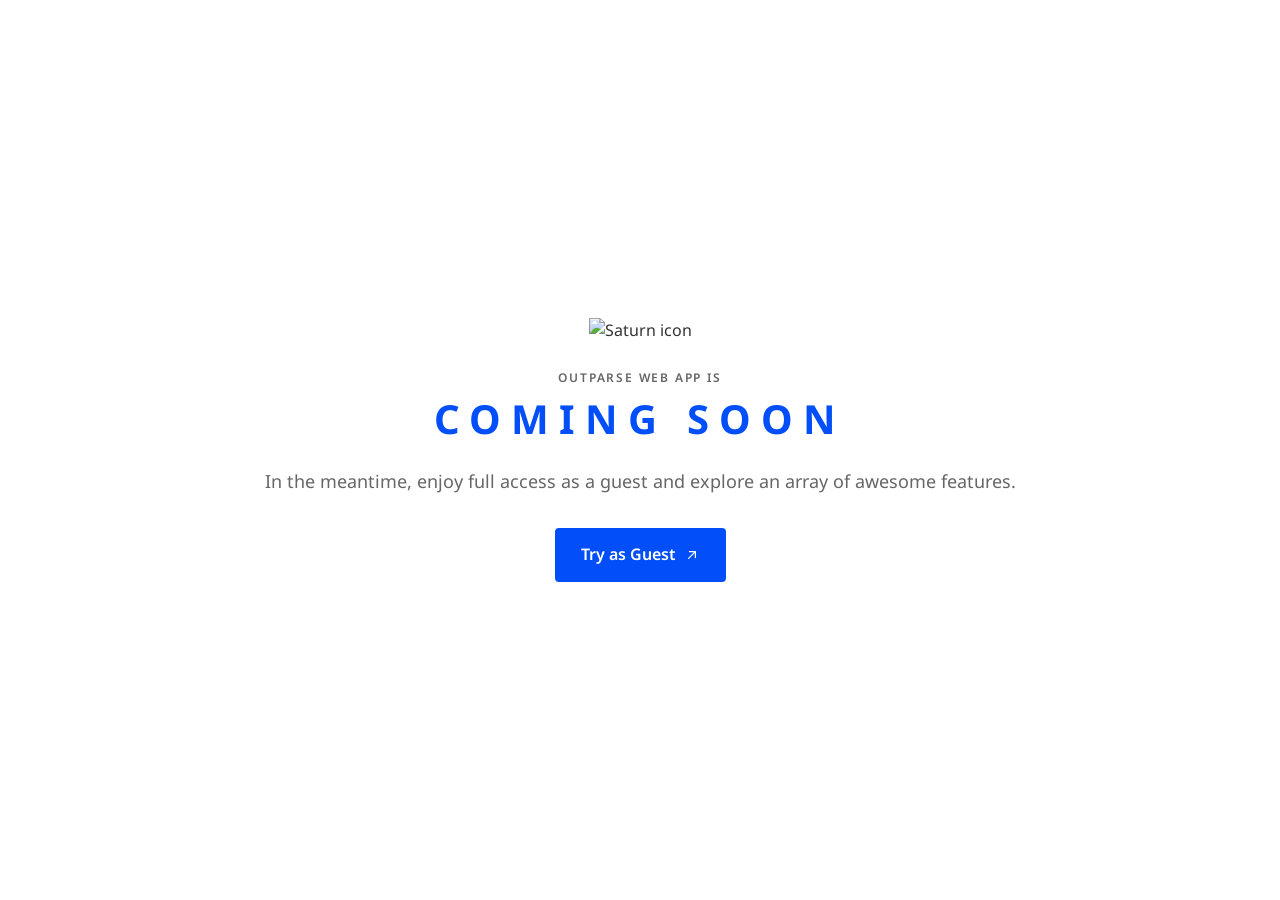
==== index.html @ fa71230b "Create index.html" ====
<!DOCTYPE html>
<html lang="en">
<head>
<meta charset="UTF-8">
<meta name="viewport" content="width=device-width, initial-scale=1.0">
<title>Outparse Web App - Coming Soon</title>
<meta name="author" content="Gbemisola Oyeniyi">
<meta name="theme-color" content="##111b9d">
<link rel="icon" href="/favicon.ico" type="image/x-icon">
<link rel="apple-touch-icon" sizes="180x180" href="/favicon/apple-touch-icon.png">
<link rel="icon" type="image/png" sizes="32x32" href="/favicon/favicon-32x32.png">
<link rel="icon" type="image/png" sizes="16x16" href="/favicon/favicon-16x16.png">
<link rel="preconnect" href="https://fonts.googleapis.com">
<link rel="preconnect" href="https://fonts.gstatic.com" crossorigin>
<link href="https://fonts.googleapis.com/css2?family=Noto+Sans:wght@400;500;600;700&display=swap" rel="stylesheet">
<style>
:root {
--primary-color: #024ff9;
--text-color: #333;
--light-text: #666;
--transition-speed: 0.3s;
}
* {
margin: 0;
padding: 0;
box-sizing: border-box;
}
body {
font-family: 'Noto Sans', sans-serif;
background-color: white;
color: var(--text-color);
line-height: 1.6;
display: flex;
flex-direction: column;
min-height: 100vh;
padding: 1rem;
text-align: center;
}
.container {
max-width: 800px;
margin: auto;
width: 100%;
padding: 0 1rem;
}
.icon {
width: 80px;
height: 80px;
margin: 0 auto 1.5rem;
object-fit: contain;
}
.pre-heading {
font-size: 0.75rem;
letter-spacing: 0.15em;
text-transform: uppercase;
color: var(--light-text);
margin-bottom: 0.5rem;
font-weight: 600;
}
h1 {
color: var(--primary-color);
text-transform: uppercase;
letter-spacing: 0.25em;
font-size: 2.5rem;
margin-bottom: 1.5rem;
line-height: 1.2;
font-weight: 700;
}
p {
margin-bottom: 2rem;
color: var(--light-text);
font-size: 1.125rem;
}
.cta-button {
display: inline-flex;
align-items: center;
justify-content: center;
background-color: var(--primary-color);
color: white;
padding: 0.75rem 1.5rem;
border-radius: 4px;
text-decoration: none;
font-weight: 600;
transition: all var(--transition-speed) ease;
border: 2px solid var(--primary-color);
}
.cta-button:hover {
background-color: transparent;
color: var(--primary-color);
transform: translateY(-2px);
}
.cta-button svg {
margin-left: 0.5rem;
width: 16px;
height: 16px;
fill: currentColor;
}
@media (max-width: 480px) {
h1 {
font-size: 2rem;
}
p {
font-size: 1rem;
}
}
</style>
</head>
<body>
<div class="container">
<img src="/assets/images/planet-saturn.svg" alt="Saturn icon" class="icon">
<p class="pre-heading">Outparse web app is</p>
<h1>Coming Soon</h1>
<p>In the meantime, enjoy full access as a guest and explore an array of awesome features.</p>
<a href="https://outparse.github.io/app/index.html" class="cta-button">
Try as Guest
<svg xmlns="http://www.w3.org/2000/svg" viewBox="0 0 20 20" fill="currentColor">
<path fill-rule="evenodd" d="M5.22 14.78a.75.75 0 001.06 0l7.22-7.22v5.69a.75.75 0 001.5 0v-7.5a.75.75 0 00-.75-.75h-7.5a.75.75 0 000 1.5h5.69l-7.22 7.22a.75.75 0 000 1.06z" clip-rule="evenodd" />
</svg>
</a>
</div>
</body>
</html>
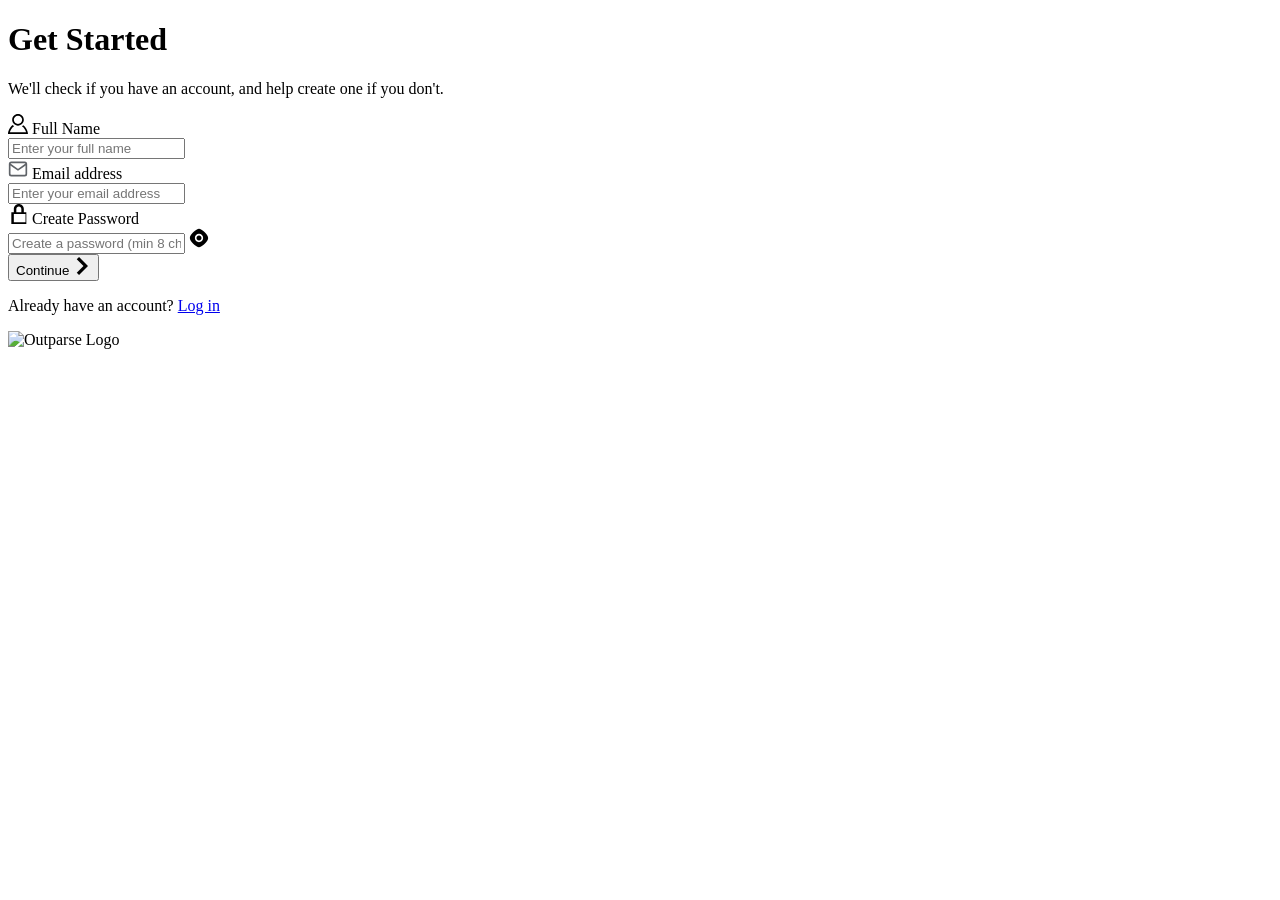
==== commit 0e34a66b: "Update index.html" ====
--- a/index.html
+++ b/index.html
@@ -3,119 +3,68 @@
 <head>
 <meta charset="UTF-8">
 <meta name="viewport" content="width=device-width, initial-scale=1.0">
-<title>Outparse Web App - Coming Soon</title>
-<meta name="author" content="Gbemisola Oyeniyi">
-<meta name="theme-color" content="##111b9d">
-<link rel="icon" href="/favicon.ico" type="image/x-icon">
-<link rel="apple-touch-icon" sizes="180x180" href="/favicon/apple-touch-icon.png">
-<link rel="icon" type="image/png" sizes="32x32" href="/favicon/favicon-32x32.png">
-<link rel="icon" type="image/png" sizes="16x16" href="/favicon/favicon-16x16.png">
-<link rel="preconnect" href="https://fonts.googleapis.com">
-<link rel="preconnect" href="https://fonts.gstatic.com" crossorigin>
-<link href="https://fonts.googleapis.com/css2?family=Noto+Sans:wght@400;500;600;700&display=swap" rel="stylesheet">
-<style>
-:root {
---primary-color: #024ff9;
---text-color: #333;
---light-text: #666;
---transition-speed: 0.3s;
-}
-* {
-margin: 0;
-padding: 0;
-box-sizing: border-box;
-}
-body {
-font-family: 'Noto Sans', sans-serif;
-background-color: white;
-color: var(--text-color);
-line-height: 1.6;
-display: flex;
-flex-direction: column;
-min-height: 100vh;
-padding: 1rem;
-text-align: center;
-}
-.container {
-max-width: 800px;
-margin: auto;
-width: 100%;
-padding: 0 1rem;
-}
-.icon {
-width: 80px;
-height: 80px;
-margin: 0 auto 1.5rem;
-object-fit: contain;
-}
-.pre-heading {
-font-size: 0.75rem;
-letter-spacing: 0.15em;
-text-transform: uppercase;
-color: var(--light-text);
-margin-bottom: 0.5rem;
-font-weight: 600;
-}
-h1 {
-color: var(--primary-color);
-text-transform: uppercase;
-letter-spacing: 0.25em;
-font-size: 2.5rem;
-margin-bottom: 1.5rem;
-line-height: 1.2;
-font-weight: 700;
-}
-p {
-margin-bottom: 2rem;
-color: var(--light-text);
-font-size: 1.125rem;
-}
-.cta-button {
-display: inline-flex;
-align-items: center;
-justify-content: center;
-background-color: var(--primary-color);
-color: white;
-padding: 0.75rem 1.5rem;
-border-radius: 4px;
-text-decoration: none;
-font-weight: 600;
-transition: all var(--transition-speed) ease;
-border: 2px solid var(--primary-color);
-}
-.cta-button:hover {
-background-color: transparent;
-color: var(--primary-color);
-transform: translateY(-2px);
-}
-.cta-button svg {
-margin-left: 0.5rem;
-width: 16px;
-height: 16px;
-fill: currentColor;
-}
-@media (max-width: 480px) {
-h1 {
-font-size: 2rem;
-}
-p {
-font-size: 1rem;
-}
-}
-</style>
+<title>Outparse - Free Proofreading Tool | Check Spelling, Grammar & Tone</title>
+<link href="https://fonts.googleapis.com/css2?family=Noto+Sans:wght@400;500;700&display=swap" rel="stylesheet">
+<link rel="icon" type="image/svg+xml" href="/assets/favicon.ico">
+<link rel="stylesheet" href="styles.css"
 </head>
 <body>
 <div class="container">
-<img src="/assets/images/planet-saturn.svg" alt="Saturn icon" class="icon">
-<p class="pre-heading">Outparse web app is</p>
-<h1>Coming Soon</h1>
-<p>In the meantime, enjoy full access as a guest and explore an array of awesome features.</p>
-<a href="https://outparse.github.io/app/index.html" class="cta-button">
-Try as Guest
-<svg xmlns="http://www.w3.org/2000/svg" viewBox="0 0 20 20" fill="currentColor">
-<path fill-rule="evenodd" d="M5.22 14.78a.75.75 0 001.06 0l7.22-7.22v5.69a.75.75 0 001.5 0v-7.5a.75.75 0 00-.75-.75h-7.5a.75.75 0 000 1.5h5.69l-7.22 7.22a.75.75 0 000 1.06z" clip-rule="evenodd" />
+<div class="left-column">
+<div class="content">
+<h1>Get Started</h1>
+<p>We'll check if you have an account, and help create one if you don't.</p>
+<form id="signupForm">
+<div class="form-group">
+<div class="label">
+<svg xmlns="http://www.w3.org/2000/svg" width="20" height="20" viewBox="0 0 24 24">
+<path d="M12 2c2.757 0 5 2.243 5 5.001 0 2.756-2.243 5-5 5s-5-2.244-5-5c0-2.758 2.243-5.001 5-5.001zm0-2c-3.866 0-7 3.134-7 7.001 0 3.865 3.134 7 7 7s7-3.135 7-7c0-3.867-3.134-7.001-7-7.001zm6.369 13.353c-.497.498-1.057.931-1.658 1.302 2.872 1.874 4.378 5.083 4.972 7.346h-19.387c.572-2.29 2.058-5.503 4.973-7.358-.603-.374-1.162-.811-1.658-1.312-4.258 3.072-5.611 8.506-5.611 10.669h24c0-2.142-1.44-7.557-5.631-10.647z"/>
 </svg>
-</a>
+<span>Full Name</span>
 </div>
+<input type="text" id="fullName" placeholder="Enter your full name" required>
+</div>
+<div class="form-group">
+<div class="label">
+<svg xmlns="http://www.w3.org/2000/svg" width="20" height="20" viewBox="0 0 24 24">
+<path d="M4 4h16c1.1 0 2 .9 2 2v12c0 1.1-.9 2-2 2H4c-1.1 0-2-.9-2-2V6c0-1.1.9-2 2-2z" fill="none" stroke="#5f6368" stroke-width="2"/>
+<path d="M22 6l-10 7L2 6" fill="none" stroke="#5f6368" stroke-width="2"/>
+</svg>
+<span>Email address</span>
+</div>
+<input type="email" id="email" placeholder="Enter your email address" required>
+</div>
+<div class="form-group">
+<div class="label">
+<svg xmlns="http://www.w3.org/2000/svg" width="20" height="20" viewBox="0 0 24 24">
+<path d="M19 10v-4c0-3.313-2.687-6-6-6s-6 2.687-6 6v4h-3v14h18v-14h-3zm-9-4c0-1.654 1.346-3 3-3s3 1.346 3 3v4h-6v-4zm11 16h-14v-10h14v10z"/>
+</svg>
+<span>Create Password</span>
+</div>
+<input type="password" id="password" placeholder="Create a password (min 8 characters)" required minlength="8">
+<span class="password-toggle" onclick="togglePassword()">
+<svg xmlns="http://www.w3.org/2000/svg" width="20" height="20" viewBox="0 0 24 24" id="toggle-icon">
+<path d="M12 9c1.654 0 3 1.346 3 3s-1.346 3-3 3-3-1.346-3-3 1.346-3 3-3zm0-2c-2.762 0-5 2.239-5 5s2.238 5 5 5 5-2.239 5-5-2.238-5-5-5zm11 5c0 4.418-8 11-11 11s-11-6.582-11-11 8-11 11-11 11 6.582 11 11z"/>
+</svg>
+</span>
+</div>
+<div id="error-message" class="error-message"></div>
+<button type="submit" id="submitBtn">
+Continue
+<svg xmlns="http://www.w3.org/2000/svg" width="18" height="18" viewBox="0 0 24 24">
+<path d="M5 3l3.057-3 11.943 12-11.943 12-3.057-3 9-9z"/>
+</svg>
+</button>
+</form>
+<p class="login-link">Already have an account? <a href="/login">Log in</a></p>
+</div>
+</div>
+<div class="right-column">
+<div class="logo-container">
+<img src="/assets/images/logo-light.svg" alt="Outparse Logo">
+</div>
+</div>
+</div>
+<script src="/js/app.js" type="module"></script>
 </body>
 </html>
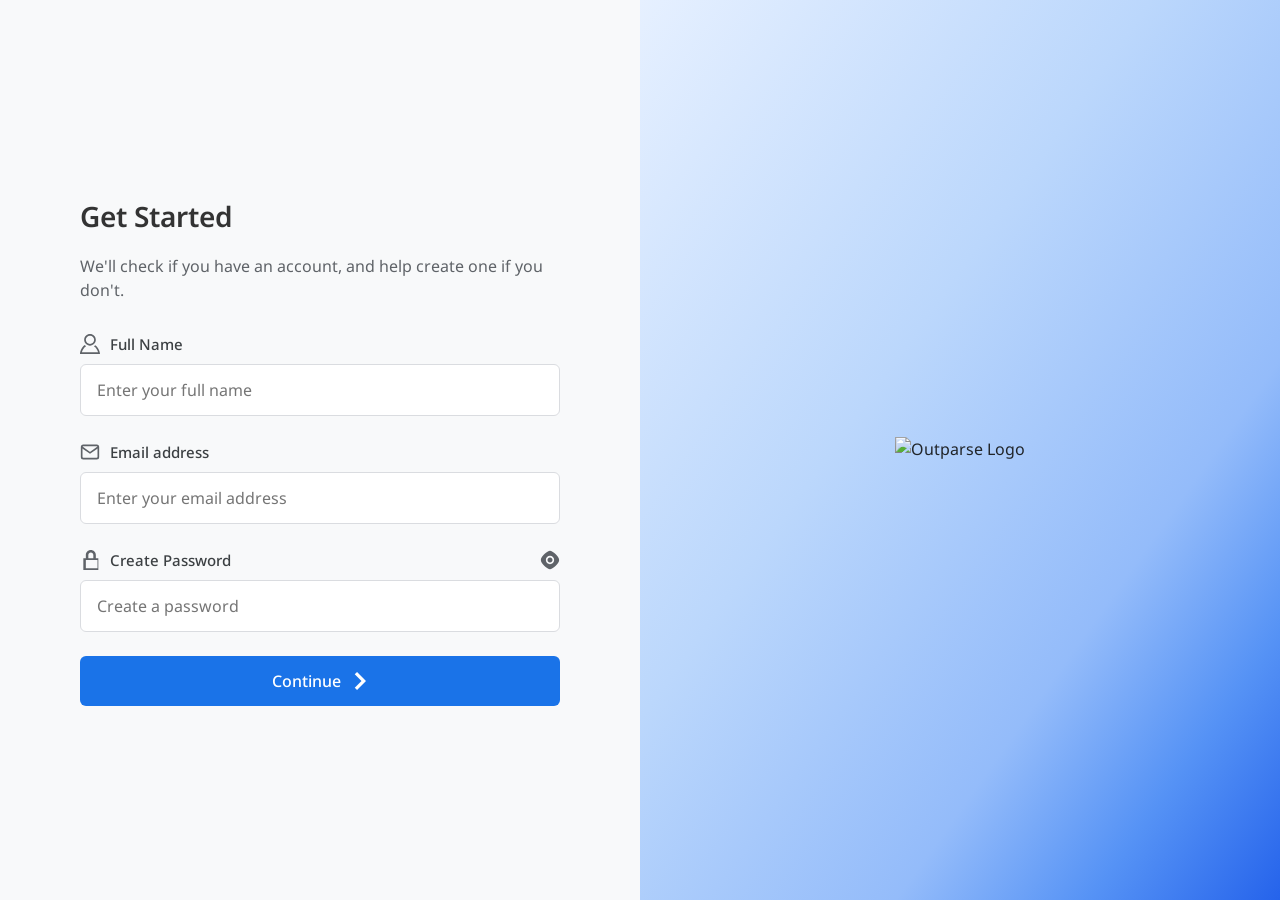
==== commit 6617dbd4: "Update index.html" ====
--- a/index.html
+++ b/index.html
@@ -5,8 +5,179 @@
 <meta name="viewport" content="width=device-width, initial-scale=1.0">
 <title>Outparse - Free Proofreading Tool | Check Spelling, Grammar & Tone</title>
 <link href="https://fonts.googleapis.com/css2?family=Noto+Sans:wght@400;500;700&display=swap" rel="stylesheet">
-<link rel="icon" type="image/svg+xml" href="/assets/favicon.ico">
-<link rel="stylesheet" href="styles.css"
+<style>
+:root {
+--primary-color: #2563eb;
+--gradient: linear-gradient(
+to bottom right,
+rgba(230, 240, 255, 1) 0%,
+rgba(187, 215, 252, 1) 40%,
+rgba(137, 181, 250, 0.9) 70%,
+rgba(77, 141, 245, 0.95) 85%,
+rgba(37, 99, 235, 1) 100%
+);
+--text-color: #1f2937;
+--white: #ffffff;
+}
+* {
+margin: 0;
+padding: 0;
+box-sizing: border-box;
+font-family: 'Noto Sans', sans-serif;
+}
+body {
+background-color: #f8f9fa;
+color: #212529;
+line-height: 1.6;
+min-height: 100vh;
+}
+.container {
+display: flex;
+flex-wrap: wrap;
+min-height: 100vh;
+}
+.left-column {
+flex: 1;
+min-width: 300px;
+padding: 40px;
+display: flex;
+flex-direction: column;
+justify-content: center;
+}
+.right-column {
+flex: 1;
+min-width: 300px;
+background: var(--gradient);
+display: flex;
+align-items: center;
+justify-content: center;
+padding: 40px;
+}
+.logo-container {
+text-align: center;
+}
+.logo-container img {
+max-width: 180px;
+height: auto;
+}
+.content {
+max-width: 480px;
+width: 100%;
+margin: 0 auto;
+}
+h1 {
+color: #333;
+font-size: 28px;
+margin-bottom: 16px;
+font-weight: 600;
+text-align: left;
+}
+p {
+color: #5f6368;
+margin-bottom: 30px;
+font-size: 16px;
+line-height: 1.5;
+text-align: left;
+}
+.form-group {
+margin-bottom: 24px;
+}
+.label-wrapper {
+display: flex;
+align-items: center;
+margin-bottom: 8px;
+}
+.label {
+font-weight: 500;
+color: #3c4043;
+font-size: 15px;
+display: flex;
+align-items: center;
+}
+.label svg {
+margin-right: 10px;
+fill: #5f6368;
+}
+.password-label {
+display: flex;
+justify-content: space-between;
+width: 100%;
+}
+.password-toggle {
+cursor: pointer;
+display: flex;
+align-items: center;
+}
+.password-toggle svg {
+width: 20px;
+height: 20px;
+fill: #5f6368;
+}
+input[type="email"],
+input[type="text"],
+input[type="password"] {
+width: 100%;
+padding: 14px 16px;
+border: 1px solid #dadce0;
+border-radius: 6px;
+font-size: 16px;
+transition: all 0.3s;
+}
+input[type="email"]:focus,
+input[type="text"]:focus,
+input[type="password"]:focus {
+border-color: #1a73e8;
+outline: none;
+box-shadow: 0 0 0 3px rgba(26,115,232,0.1);
+}
+button {
+background-color: #1a73e8;
+color: white;
+border: none;
+border-radius: 6px;
+padding: 14px 24px;
+font-size: 16px;
+font-weight: 500;
+cursor: pointer;
+width: 100%;
+display: flex;
+align-items: center;
+justify-content: center;
+transition: all 0.3s;
+margin-top: 10px;
+}
+button:hover {
+background-color: #1765cc;
+transform: translateY(-1px);
+box-shadow: 0 2px 8px rgba(26,115,232,0.3);
+}
+button svg {
+margin-left: 10px;
+fill: white;
+}
+@media (max-width: 768px) {
+.left-column, .right-column {
+flex: 100%;
+min-height: auto;
+order: 2;
+}
+.right-column {
+padding: 60px 40px;
+order: 1;
+}
+.content {
+max-width: 100%;
+}
+}
+@media (max-width: 480px) {
+.left-column {
+padding: 30px 20px;
+}
+h1 {
+font-size: 24px;
+}
+}
+</style>
 </head>
 <body>
 <div class="container">
@@ -16,47 +187,53 @@
 <p>We'll check if you have an account, and help create one if you don't.</p>
 <form id="signupForm">
 <div class="form-group">
-<div class="label">
+<div class="label-wrapper">
+<span class="label">
 <svg xmlns="http://www.w3.org/2000/svg" width="20" height="20" viewBox="0 0 24 24">
 <path d="M12 2c2.757 0 5 2.243 5 5.001 0 2.756-2.243 5-5 5s-5-2.244-5-5c0-2.758 2.243-5.001 5-5.001zm0-2c-3.866 0-7 3.134-7 7.001 0 3.865 3.134 7 7 7s7-3.135 7-7c0-3.867-3.134-7.001-7-7.001zm6.369 13.353c-.497.498-1.057.931-1.658 1.302 2.872 1.874 4.378 5.083 4.972 7.346h-19.387c.572-2.29 2.058-5.503 4.973-7.358-.603-.374-1.162-.811-1.658-1.312-4.258 3.072-5.611 8.506-5.611 10.669h24c0-2.142-1.44-7.557-5.631-10.647z"/>
 </svg>
-<span>Full Name</span>
+Full Name
+</span>
 </div>
 <input type="text" id="fullName" placeholder="Enter your full name" required>
 </div>
 <div class="form-group">
-<div class="label">
+<div class="label-wrapper">
+<span class="label">
 <svg xmlns="http://www.w3.org/2000/svg" width="20" height="20" viewBox="0 0 24 24">
 <path d="M4 4h16c1.1 0 2 .9 2 2v12c0 1.1-.9 2-2 2H4c-1.1 0-2-.9-2-2V6c0-1.1.9-2 2-2z" fill="none" stroke="#5f6368" stroke-width="2"/>
 <path d="M22 6l-10 7L2 6" fill="none" stroke="#5f6368" stroke-width="2"/>
 </svg>
-<span>Email address</span>
+Email address
+</span>
 </div>
 <input type="email" id="email" placeholder="Enter your email address" required>
 </div>
 <div class="form-group">
-<div class="label">
+<div class="label-wrapper">
+<div class="password-label">
+<span class="label">
 <svg xmlns="http://www.w3.org/2000/svg" width="20" height="20" viewBox="0 0 24 24">
 <path d="M19 10v-4c0-3.313-2.687-6-6-6s-6 2.687-6 6v4h-3v14h18v-14h-3zm-9-4c0-1.654 1.346-3 3-3s3 1.346 3 3v4h-6v-4zm11 16h-14v-10h14v10z"/>
 </svg>
-<span>Create Password</span>
-</div>
-<input type="password" id="password" placeholder="Create a password (min 8 characters)" required minlength="8">
+Create Password
+</span>
 <span class="password-toggle" onclick="togglePassword()">
-<svg xmlns="http://www.w3.org/2000/svg" width="20" height="20" viewBox="0 0 24 24" id="toggle-icon">
+<svg xmlns="http://www.w3.org/2000/svg" viewBox="0 0 24 24" id="toggle-icon">
 <path d="M12 9c1.654 0 3 1.346 3 3s-1.346 3-3 3-3-1.346-3-3 1.346-3 3-3zm0-2c-2.762 0-5 2.239-5 5s2.238 5 5 5 5-2.239 5-5-2.238-5-5-5zm11 5c0 4.418-8 11-11 11s-11-6.582-11-11 8-11 11-11 11 6.582 11 11z"/>
 </svg>
 </span>
 </div>
-<div id="error-message" class="error-message"></div>
-<button type="submit" id="submitBtn">
+</div>
+<input type="password" id="password" placeholder="Create a password" required>
+</div>
+<button type="submit">
 Continue
 <svg xmlns="http://www.w3.org/2000/svg" width="18" height="18" viewBox="0 0 24 24">
 <path d="M5 3l3.057-3 11.943 12-11.943 12-3.057-3 9-9z"/>
 </svg>
 </button>
 </form>
-<p class="login-link">Already have an account? <a href="/login">Log in</a></p>
 </div>
 </div>
 <div class="right-column">
@@ -65,6 +242,66 @@
 </div>
 </div>
 </div>
-<script src="/js/app.js" type="module"></script>
+<!-- Load Firebase SDK at the end of body -->
+<script src="https://www.gstatic.com/firebasejs/8.10.0/firebase-app.js"></script>
+<script src="https://www.gstatic.com/firebasejs/8.10.0/firebase-auth.js"></script>
+<script src="https://www.gstatic.com/firebasejs/8.10.0/firebase-firestore.js"></script>
+<script>
+// Password toggle function
+function togglePassword() {
+const passwordField = document.getElementById('password');
+const toggleIcon = document.getElementById('toggle-icon');
+if (passwordField.type === 'password') {
+passwordField.type = 'text';
+toggleIcon.innerHTML = '<path d="M11.885 14.988l3.104-3.098.011.11c0 1.654-1.346 3-3 3l-.115-.012zm8.048-8.032l-3.274 3.268c.212.554.341 1.149.341 1.776 0 2.757-2.243 5-5 5-.631 0-1.229-.13-1.785-.344l-2.377 2.372c1.276.588 2.671.972 4.177.972 7.733 0 11.985-8.449 11.985-8.449s-1.415-2.478-4.067-4.595zm1.431-3.536l-18.619 18.58-1.382-1.422 3.455-3.447c-3.022-2.45-4.818-5.58-4.818-5.58s4.446-7.551 12.015-7.551c1.825 0 3.456.426 4.886 1.075l3.081-3.075 1.382 1.42zm-13.751 10.922l1.519-1.515c-.077-.264-.132-.538-.132-.827 0-1.654 1.346-3 3-3 .291 0 .567.055.833.134l1.518-1.515c-.704-.382-1.496-.619-2.351-.619-2.757 0-5 2.243-5 5 0 .852.235 1.641.613 2.342z"/>';
+} else {
+passwordField.type = 'password';
+toggleIcon.innerHTML = '<path d="M12 9c1.654 0 3 1.346 3 3s-1.346 3-3 3-3-1.346-3-3 1.346-3 3-3zm0-2c-2.762 0-5 2.239-5 5s2.238 5 5 5 5-2.239 5-5-2.238-5-5-5zm11 5c0 4.418-8 11-11 11s-11-6.582-11-11 8-11 11-11 11 6.582 11 11z"/>';
+}
+}
+
+// Initialize Firebase with environment variables
+document.addEventListener('DOMContentLoaded', () => {
+const firebaseConfig = {
+apiKey: process.env.FIREBASE_API_KEY,
+authDomain: process.env.FIREBASE_AUTH_DOMAIN,
+projectId: process.env.FIREBASE_PROJECT_ID,
+storageBucket: process.env.FIREBASE_STORAGE_BUCKET,
+messagingSenderId: process.env.FIREBASE_MESSAGING_SENDER_ID,
+appId: process.env.FIREBASE_APP_ID
+};
+
+if (Object.values(firebaseConfig).every(value => value)) {
+firebase.initializeApp(firebaseConfig);
+const auth = firebase.auth();
+const db = firebase.firestore();
+
+document.getElementById('signupForm').addEventListener('submit', (e) => {
+e.preventDefault();
+const email = document.getElementById('email').value;
+const password = document.getElementById('password').value;
+const fullName = document.getElementById('fullName').value;
+
+auth.createUserWithEmailAndPassword(email, password)
+.then((userCredential) => {
+return db.collection('users').doc(userCredential.user.uid).set({
+fullName: fullName,
+email: email,
+createdAt: firebase.firestore.FieldValue.serverTimestamp()
+});
+})
+.then(() => {
+alert('Account created successfully!');
+})
+.catch((error) => {
+console.error('Error:', error);
+alert(error.message);
+});
+});
+} else {
+console.warn('Firebase environment variables not set');
+}
+});
+</script>
 </body>
 </html>
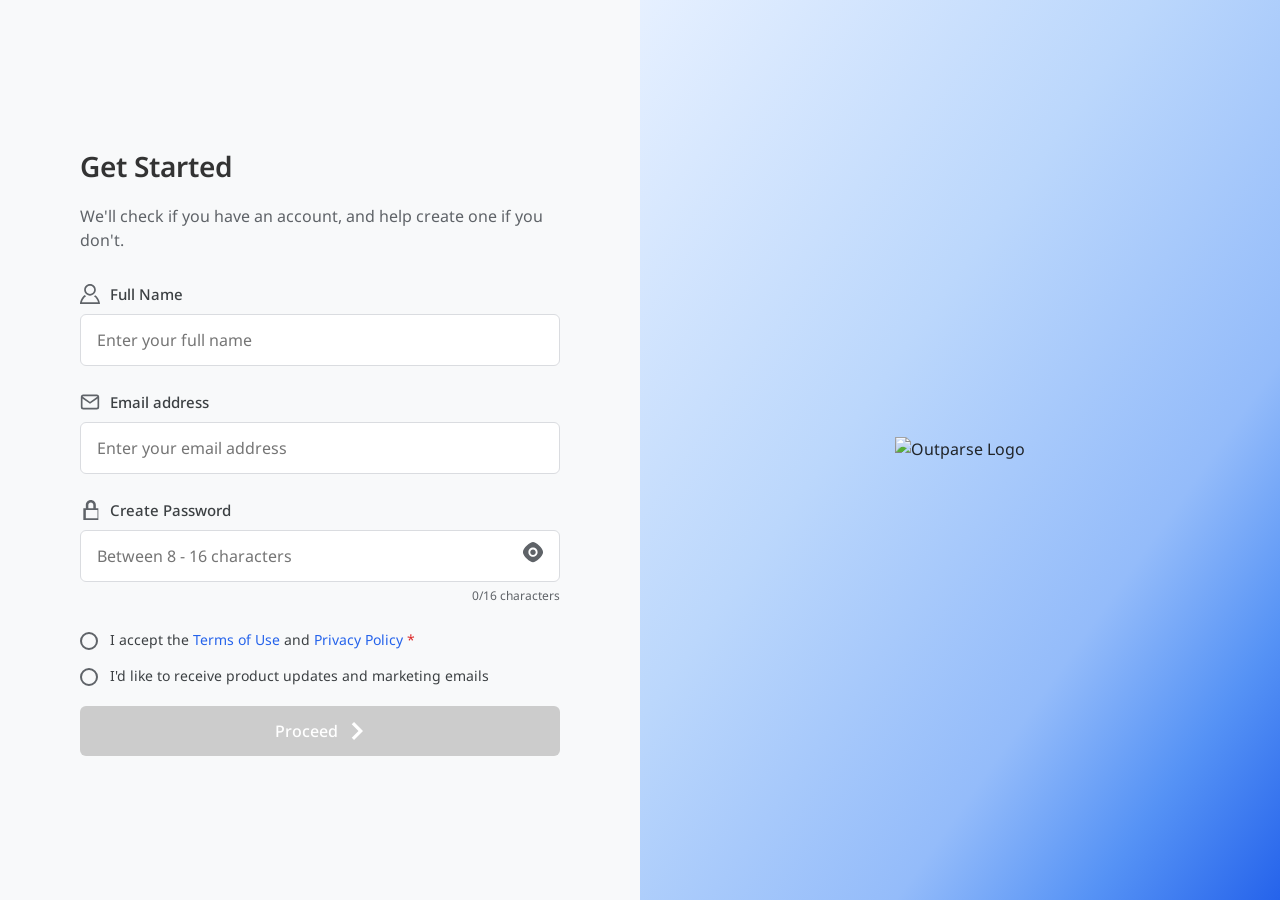
==== commit 2967d11b: "Update index.html" ====
--- a/index.html
+++ b/index.html
@@ -18,6 +18,7 @@
 );
 --text-color: #1f2937;
 --white: #ffffff;
+--error-color: #dc2626;
 }
 * {
 margin: 0;
@@ -81,36 +82,18 @@
 }
 .form-group {
 margin-bottom: 24px;
-}
-.label-wrapper {
+position: relative;
+}
+.label {
 display: flex;
 align-items: center;
 margin-bottom: 8px;
-}
-.label {
 font-weight: 500;
 color: #3c4043;
 font-size: 15px;
-display: flex;
-align-items: center;
 }
 .label svg {
 margin-right: 10px;
-fill: #5f6368;
-}
-.password-label {
-display: flex;
-justify-content: space-between;
-width: 100%;
-}
-.password-toggle {
-cursor: pointer;
-display: flex;
-align-items: center;
-}
-.password-toggle svg {
-width: 20px;
-height: 20px;
 fill: #5f6368;
 }
 input[type="email"],
@@ -129,6 +112,88 @@
 border-color: #1a73e8;
 outline: none;
 box-shadow: 0 0 0 3px rgba(26,115,232,0.1);
+}
+.password-container {
+position: relative;
+width: 100%;
+}
+.password-toggle {
+position: absolute;
+right: 16px;
+top: 50%;
+transform: translateY(-50%);
+cursor: pointer;
+}
+.password-toggle svg {
+width: 22px;
+height: 22px;
+fill: #5f6368;
+}
+.error-message {
+color: var(--error-color);
+font-size: 13px;
+margin-top: 6px;
+display: none;
+}
+.char-count {
+font-size: 12px;
+color: #5f6368;
+text-align: right;
+margin-top: 4px;
+}
+.char-count.error {
+color: var(--error-color);
+}
+.checkbox-group {
+margin: 20px 0;
+}
+.checkbox-container {
+display: flex;
+align-items: center;
+justify-content: left;
+margin-bottom: 15px;
+}
+.checkbox-container input {
+margin-right: 12px;
+margin-top: 3px;
+min-width: 18px;
+min-height: 18px;
+-webkit-appearance: none;
+-moz-appearance: none;
+appearance: none;
+border: 2px solid #5f6368;
+border-radius: 50%;
+outline: none;
+transition: all 0.2s;
+cursor: pointer;
+position: relative;
+}
+.checkbox-container input:checked {
+background-color: var(--primary-color);
+border-color: var(--primary-color);
+}
+.checkbox-container input:checked::before {
+content: "";
+position: absolute;
+left: 3px;
+top: 3px;
+width: 8px;
+height: 8px;
+border-radius: 50%;
+background-color: white;
+}
+.checkbox-container label {
+font-size: 14px;
+line-height: 1.4;
+color: #3c4043;
+cursor: pointer;
+}
+.checkbox-container a {
+color: var(--primary-color);
+text-decoration: none;
+}
+.checkbox-container a:hover {
+text-decoration: underline;
 }
 button {
 background-color: #1a73e8;
@@ -151,11 +216,33 @@
 transform: translateY(-1px);
 box-shadow: 0 2px 8px rgba(26,115,232,0.3);
 }
+button:disabled {
+background-color: #cccccc;
+cursor: not-allowed;
+transform: none;
+box-shadow: none;
+}
 button svg {
 margin-left: 10px;
 fill: white;
 }
+.loading-spinner {
+display: inline-block;
+width: 18px;
+height: 18px;
+margin-left: 10px;
+border: 2px solid rgba(255,255,255,0.3);
+border-radius: 50%;
+border-top-color: white;
+animation: spin 1s ease-in-out infinite;
+}
+@keyframes spin {
+to { transform: rotate(360deg); }
+}
 @media (max-width: 768px) {
+.logo-container img {
+max-width: 120px;
+}
 .left-column, .right-column {
 flex: 100%;
 min-height: auto;
@@ -187,49 +274,59 @@
 <p>We'll check if you have an account, and help create one if you don't.</p>
 <form id="signupForm">
 <div class="form-group">
-<div class="label-wrapper">
-<span class="label">
+<div class="label">
 <svg xmlns="http://www.w3.org/2000/svg" width="20" height="20" viewBox="0 0 24 24">
 <path d="M12 2c2.757 0 5 2.243 5 5.001 0 2.756-2.243 5-5 5s-5-2.244-5-5c0-2.758 2.243-5.001 5-5.001zm0-2c-3.866 0-7 3.134-7 7.001 0 3.865 3.134 7 7 7s7-3.135 7-7c0-3.867-3.134-7.001-7-7.001zm6.369 13.353c-.497.498-1.057.931-1.658 1.302 2.872 1.874 4.378 5.083 4.972 7.346h-19.387c.572-2.29 2.058-5.503 4.973-7.358-.603-.374-1.162-.811-1.658-1.312-4.258 3.072-5.611 8.506-5.611 10.669h24c0-2.142-1.44-7.557-5.631-10.647z"/>
 </svg>
-Full Name
-</span>
-</div>
-<input type="text" id="fullName" placeholder="Enter your full name" required>
+<span>Full Name</span>
+</div>
+<input type="text" id="fullName" placeholder="Enter your full name" required maxlength="50">
+<div class="error-message" id="nameError">Name can only contain letters and spaces</div>
 </div>
 <div class="form-group">
-<div class="label-wrapper">
-<span class="label">
+<div class="label">
 <svg xmlns="http://www.w3.org/2000/svg" width="20" height="20" viewBox="0 0 24 24">
 <path d="M4 4h16c1.1 0 2 .9 2 2v12c0 1.1-.9 2-2 2H4c-1.1 0-2-.9-2-2V6c0-1.1.9-2 2-2z" fill="none" stroke="#5f6368" stroke-width="2"/>
 <path d="M22 6l-10 7L2 6" fill="none" stroke="#5f6368" stroke-width="2"/>
 </svg>
-Email address
-</span>
+<span>Email address</span>
 </div>
 <input type="email" id="email" placeholder="Enter your email address" required>
+<div class="error-message" id="emailError">Please enter a valid email address</div>
 </div>
 <div class="form-group">
-<div class="label-wrapper">
-<div class="password-label">
-<span class="label">
+<div class="label">
 <svg xmlns="http://www.w3.org/2000/svg" width="20" height="20" viewBox="0 0 24 24">
 <path d="M19 10v-4c0-3.313-2.687-6-6-6s-6 2.687-6 6v4h-3v14h18v-14h-3zm-9-4c0-1.654 1.346-3 3-3s3 1.346 3 3v4h-6v-4zm11 16h-14v-10h14v10z"/>
 </svg>
-Create Password
-</span>
+<span>Create Password</span>
+</div>
+<div class="password-container">
+<input type="password" id="password" placeholder="Between 8 - 16 characters" required maxlength="16">
 <span class="password-toggle" onclick="togglePassword()">
-<svg xmlns="http://www.w3.org/2000/svg" viewBox="0 0 24 24" id="toggle-icon">
+<svg xmlns="http://www.w3.org/2000/svg" viewBox="0 0 24 24" id="toggle-icon" width="22" height="22">
 <path d="M12 9c1.654 0 3 1.346 3 3s-1.346 3-3 3-3-1.346-3-3 1.346-3 3-3zm0-2c-2.762 0-5 2.239-5 5s2.238 5 5 5 5-2.239 5-5-2.238-5-5-5zm11 5c0 4.418-8 11-11 11s-11-6.582-11-11 8-11 11-11 11 6.582 11 11z"/>
 </svg>
 </span>
 </div>
-</div>
-<input type="password" id="password" placeholder="Create a password" required>
-</div>
-<button type="submit">
-Continue
-<svg xmlns="http://www.w3.org/2000/svg" width="18" height="18" viewBox="0 0 24 24">
+<div class="char-count" id="passwordCount">0/16 characters</div>
+<div class="error-message" id="passwordError">Password must be 8-16 characters</div>
+</div>
+<div class="checkbox-group">
+<div class="checkbox-container">
+<input type="checkbox" id="termsCheckbox" required>
+<label for="termsCheckbox">I accept the <a href="https://outparse.com/terms.html" target="_blank">Terms of Use</a> and <a href="https://outparse.com/privacy.html" target="_blank">Privacy Policy</a> <span style="color:var(--error-color)">*</span></label>
+</div>
+<div class="checkbox-container">
+<input type="checkbox" id="marketingCheckbox">
+<label for="marketingCheckbox">I'd like to receive product updates and marketing emails</label>
+</div>
+<div class="error-message" id="termsError">You must accept the Terms and Privacy Policy</div>
+</div>
+<button type="submit" id="submitBtn" disabled>
+<span id="buttonText">Proceed</span>
+<span id="buttonSpinner" class="loading-spinner" style="display:none;"></span>
+<svg id="buttonIcon" xmlns="http://www.w3.org/2000/svg" width="18" height="18" viewBox="0 0 24 24">
 <path d="M5 3l3.057-3 11.943 12-11.943 12-3.057-3 9-9z"/>
 </svg>
 </button>
@@ -242,12 +339,9 @@
 </div>
 </div>
 </div>
-<!-- Load Firebase SDK at the end of body -->
-<script src="https://www.gstatic.com/firebasejs/8.10.0/firebase-app.js"></script>
-<script src="https://www.gstatic.com/firebasejs/8.10.0/firebase-auth.js"></script>
-<script src="https://www.gstatic.com/firebasejs/8.10.0/firebase-firestore.js"></script>
+
 <script>
-// Password toggle function
+// Password toggle functionality
 function togglePassword() {
 const passwordField = document.getElementById('password');
 const toggleIcon = document.getElementById('toggle-icon');
@@ -260,48 +354,142 @@
 }
 }
 
-// Initialize Firebase with environment variables
-document.addEventListener('DOMContentLoaded', () => {
-const firebaseConfig = {
-apiKey: process.env.FIREBASE_API_KEY,
-authDomain: process.env.FIREBASE_AUTH_DOMAIN,
-projectId: process.env.FIREBASE_PROJECT_ID,
-storageBucket: process.env.FIREBASE_STORAGE_BUCKET,
-messagingSenderId: process.env.FIREBASE_MESSAGING_SENDER_ID,
-appId: process.env.FIREBASE_APP_ID
+// Form validation
+const form = document.getElementById('signupForm');
+const fullNameInput = document.getElementById('fullName');
+const emailInput = document.getElementById('email');
+const passwordInput = document.getElementById('password');
+const termsCheckbox = document.getElementById('termsCheckbox');
+const submitBtn = document.getElementById('submitBtn');
+const passwordCount = document.getElementById('passwordCount');
+const buttonText = document.getElementById('buttonText');
+const buttonIcon = document.getElementById('buttonIcon');
+const buttonSpinner = document.getElementById('buttonSpinner');
+
+// Character count for password
+passwordInput.addEventListener('input', function() {
+const count = this.value.length;
+passwordCount.textContent = `${count}/16 characters`;
+if (count > 16) {
+passwordCount.classList.add('error');
+} else {
+passwordCount.classList.remove('error');
+}
+validateForm();
+});
+
+// Form field validation
+fullNameInput.addEventListener('input', validateName);
+emailInput.addEventListener('input', validateEmail);
+passwordInput.addEventListener('input', validatePassword);
+termsCheckbox.addEventListener('change', validateForm);
+
+function validateName() {
+const nameRegex = /^[a-zA-Z\s]*$/;
+const errorElement = document.getElementById('nameError');
+if (!nameRegex.test(fullNameInput.value)) {
+errorElement.style.display = 'block';
+return false;
+} else {
+errorElement.style.display = 'none';
+return true;
+}
+}
+
+function validateEmail() {
+const emailRegex = /^[^\s@]+@[^\s@]+\.[^\s@]+$/;
+const errorElement = document.getElementById('emailError');
+if (!emailRegex.test(emailInput.value)) {
+errorElement.style.display = 'block';
+return false;
+} else {
+errorElement.style.display = 'none';
+return true;
+}
+}
+
+function validatePassword() {
+const errorElement = document.getElementById('passwordError');
+if (passwordInput.value.length < 8 || passwordInput.value.length > 16) {
+errorElement.style.display = 'block';
+return false;
+} else {
+errorElement.style.display = 'none';
+return true;
+}
+}
+
+function validateForm() {
+const isNameValid = validateName();
+const isEmailValid = validateEmail();
+const isPasswordValid = validatePassword();
+const isTermsAccepted = termsCheckbox.checked;
+
+// Enable/disable submit button based on validation
+if (isNameValid && isEmailValid && isPasswordValid && isTermsAccepted) {
+submitBtn.disabled = false;
+} else {
+submitBtn.disabled = true;
+}
+}
+
+// Form submission handler
+form.addEventListener('submit', function(e) {
+e.preventDefault();
+  
+if (!validateName() || !validateEmail() || !validatePassword() || !termsCheckbox.checked) {
+return;
+}
+
+// Show loading state
+buttonText.textContent = 'Signing you up';
+buttonIcon.style.display = 'none';
+buttonSpinner.style.display = 'inline-block';
+submitBtn.disabled = true;
+
+// Get form values
+const formData = {
+fullName: fullNameInput.value,
+email: emailInput.value,
+password: passwordInput.value,
+acceptedTerms: true,
+marketingOptIn: document.getElementById('marketingCheckbox').checked,
+timestamp: new Date().toISOString()
 };
 
-if (Object.values(firebaseConfig).every(value => value)) {
-firebase.initializeApp(firebaseConfig);
-const auth = firebase.auth();
-const db = firebase.firestore();
-
-document.getElementById('signupForm').addEventListener('submit', (e) => {
-e.preventDefault();
-const email = document.getElementById('email').value;
-const password = document.getElementById('password').value;
-const fullName = document.getElementById('fullName').value;
-
-auth.createUserWithEmailAndPassword(email, password)
-.then((userCredential) => {
-return db.collection('users').doc(userCredential.user.uid).set({
-fullName: fullName,
-email: email,
-createdAt: firebase.firestore.FieldValue.serverTimestamp()
+// Send data to Google Apps Script
+sendDataToGoogleSheet(formData);
 });
+
+function sendDataToGoogleSheet(data) {
+// Replace with your Google Apps Script web app URL
+const scriptUrl = 'https://script.google.com/macros/s/AKfycbw4DhqD0QPPDNDDaPZ0cyZd_jAD_RbwLmdqai1QTA-4RT7e6cpZYPE4U2Na1K-nWGaaOA/exec';
+  
+fetch(scriptUrl, {
+method: 'POST',
+mode: 'no-cors',
+headers: {
+'Content-Type': 'application/json',
+},
+body: JSON.stringify(data)
 })
 .then(() => {
 alert('Account created successfully!');
+form.reset();
+submitBtn.disabled = true;
 })
-.catch((error) => {
+.catch(error => {
 console.error('Error:', error);
-alert(error.message);
+alert('There was an error. Please try again.');
+})
+.finally(() => {
+// Reset button state
+buttonText.textContent = 'Proceed';
+buttonSpinner.style.display = 'none';
+buttonIcon.style.display = 'inline-block';
+submitBtn.disabled = false;
 });
-});
-} else {
-console.warn('Firebase environment variables not set');
-}
-});
+}
 </script>
 </body>
 </html>
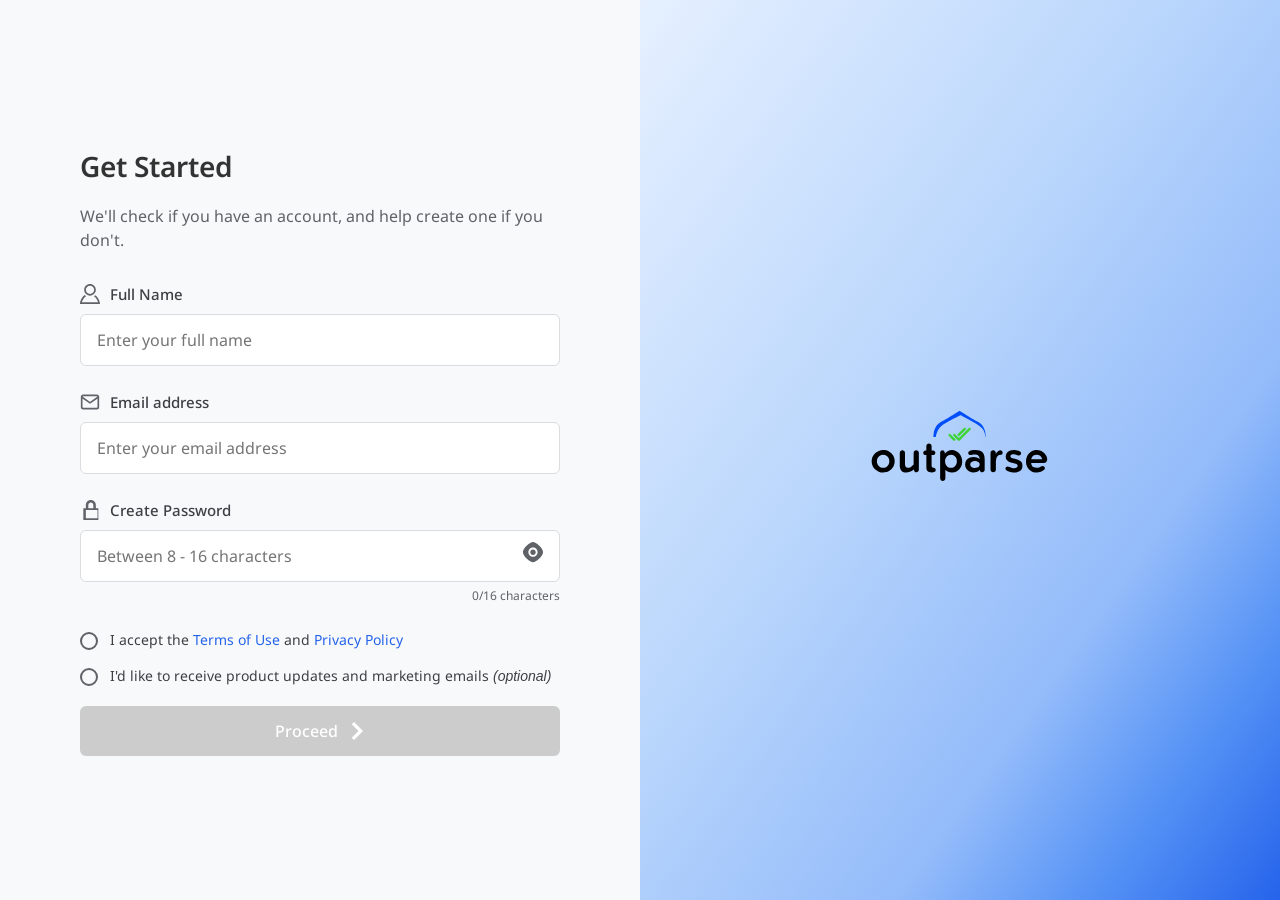
==== commit 2ae2f649: "Update index.html" ====
--- a/index.html
+++ b/index.html
@@ -8,6 +8,7 @@
 <style>
 :root {
 --primary-color: #2563eb;
+--success-color: #10b981;
 --gradient: linear-gradient(
 to bottom right,
 rgba(230, 240, 255, 1) 0%,
@@ -222,6 +223,9 @@
 transform: none;
 box-shadow: none;
 }
+button.success {
+background-color: var(--success-color);
+}
 button svg {
 margin-left: 10px;
 fill: white;
@@ -315,11 +319,11 @@
 <div class="checkbox-group">
 <div class="checkbox-container">
 <input type="checkbox" id="termsCheckbox" required>
-<label for="termsCheckbox">I accept the <a href="https://outparse.com/terms.html" target="_blank">Terms of Use</a> and <a href="https://outparse.com/privacy.html" target="_blank">Privacy Policy</a> <span style="color:var(--error-color)">*</span></label>
+<label for="termsCheckbox">I accept the <a href="https://outparse.com/terms.html" target="_blank">Terms of Use</a> and <a href="https://outparse.com/privacy.html" target="_blank">Privacy Policy</a></label>
 </div>
 <div class="checkbox-container">
 <input type="checkbox" id="marketingCheckbox">
-<label for="marketingCheckbox">I'd like to receive product updates and marketing emails</label>
+<label for="marketingCheckbox">I'd like to receive product updates and marketing emails <em>(optional)</em></label>
 </div>
 <div class="error-message" id="termsError">You must accept the Terms and Privacy Policy</div>
 </div>
@@ -382,7 +386,10 @@
 fullNameInput.addEventListener('input', validateName);
 emailInput.addEventListener('input', validateEmail);
 passwordInput.addEventListener('input', validatePassword);
-termsCheckbox.addEventListener('change', validateForm);
+termsCheckbox.addEventListener('change', function() {
+document.getElementById('termsError').style.display = this.checked ? 'none' : 'block';
+validateForm();
+});
 
 function validateName() {
 const nameRegex = /^[a-zA-Z\s]*$/;
@@ -474,22 +481,31 @@
 body: JSON.stringify(data)
 })
 .then(() => {
-alert('Account created successfully!');
-form.reset();
+// Show success state
+buttonText.textContent = 'Successful';
+buttonSpinner.style.display = 'none';
+buttonIcon.innerHTML = '<path d="M9 16.17L4.83 12l-1.42 1.41L9 19 21 7l-1.41-1.41L9 16.17z"/>';
+submitBtn.classList.add('success');
 submitBtn.disabled = true;
 })
 .catch(error => {
 console.error('Error:', error);
 alert('There was an error. Please try again.');
-})
-.finally(() => {
 // Reset button state
 buttonText.textContent = 'Proceed';
 buttonSpinner.style.display = 'none';
 buttonIcon.style.display = 'inline-block';
+buttonIcon.innerHTML = '<path d="M5 3l3.057-3 11.943 12-11.943 12-3.057-3 9-9z"/>';
 submitBtn.disabled = false;
 });
 }
+
+// Validate form on all input changes
+document.querySelectorAll('input').forEach(input => {
+input.addEventListener('input', function() {
+validateForm();
+});
+});
 </script>
 </body>
 </html>
